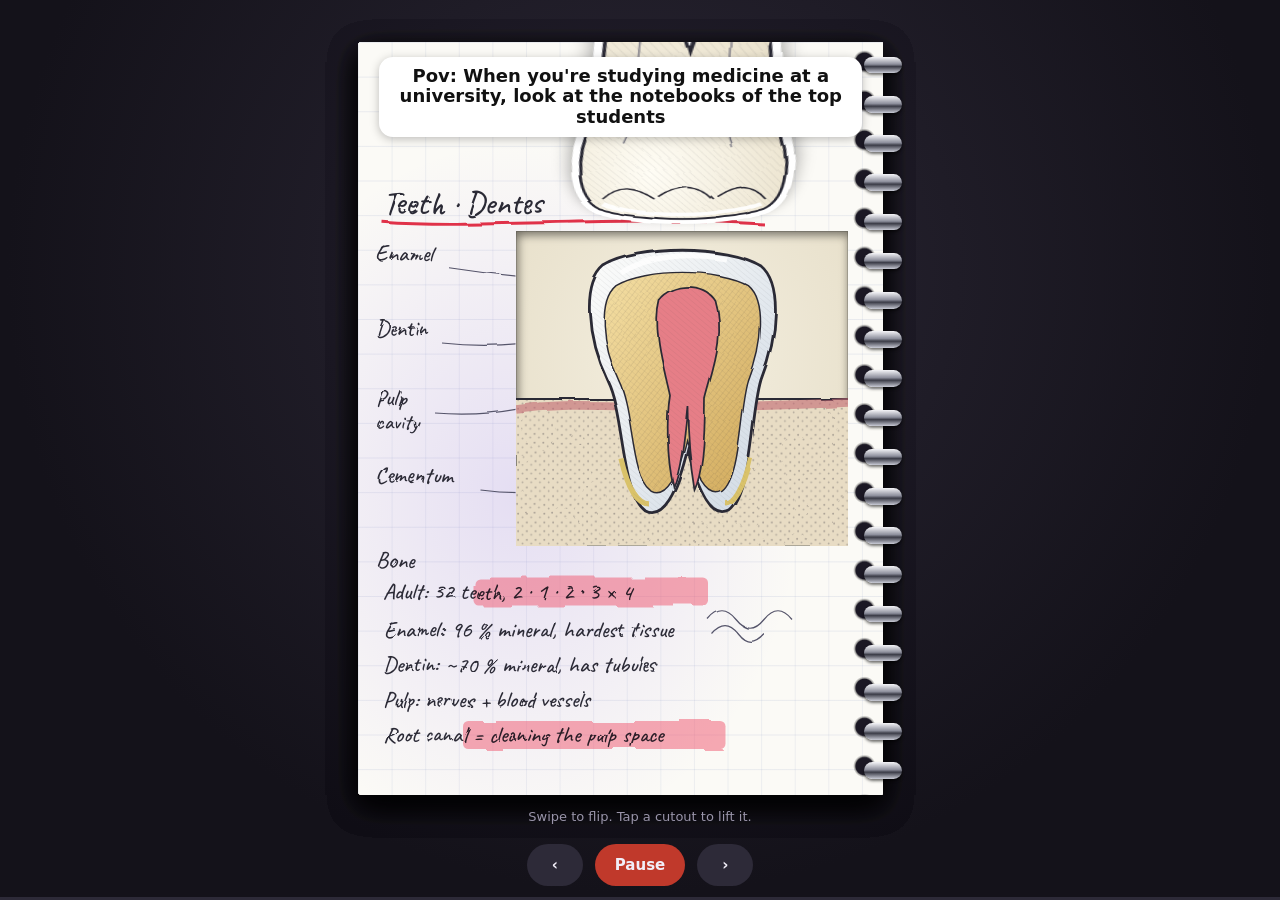
==== index.html @ fe23025d "Notebook page flip with paper cutouts" ====
<!doctype html>
<html lang="en">
<head>
<meta charset="utf-8">
<meta name="viewport" content="width=device-width,initial-scale=1,viewport-fit=cover,user-scalable=no">
<meta name="theme-color" content="#14121a">
<title>Top student notes: page flip and paper cutouts</title>
<link rel="stylesheet" href="style.css">
</head>
<body>
<svg width="0" height="0" style="position:absolute" aria-hidden="true">
  <filter id="rough" x="-5%" y="-5%" width="110%" height="110%">
    <feTurbulence type="fractalNoise" baseFrequency="0.035" numOctaves="2" seed="4" result="n"/>
    <feDisplacementMap in="SourceGraphic" in2="n" scale="2.4"/>
  </filter>
</svg>
<main class="stage" id="stage">
  <div class="book" id="book" aria-label="Medical student notebook"></div>
  <div class="caption" id="caption">Pov: When you're studying medicine at a university, look at the notebooks of the top students</div>
  <div class="hint" id="hint">Swipe to flip. Tap a cutout to lift it.</div>
  <nav class="ui">
    <button id="prev" aria-label="Previous page">&#8249;</button>
    <button id="auto" aria-label="Autoplay" class="on">Pause</button>
    <button id="next" aria-label="Next page">&#8250;</button>
  </nav>
  <div class="bar"><i id="bar"></i></div>
</main>
<script src="pages.js"></script>
<script src="app.js"></script>
</body>
</html>
---- style.css ----
@font-face{font-family:Caveat;font-weight:500;src:url(fonts/Caveat-500.ttf) format('truetype');font-display:swap}
@font-face{font-family:Caveat;font-weight:700;src:url(fonts/Caveat-700.ttf) format('truetype');font-display:swap}
.ink{font-family:Caveat,'Bradley Hand','Segoe Print',cursive;font-weight:500;fill:#2b2a36}
*{box-sizing:border-box;-webkit-tap-highlight-color:transparent}
html,body{margin:0;height:100%;background:#14121a;overflow:hidden;overscroll-behavior:none;touch-action:none;font-family:system-ui,sans-serif}
.stage{position:fixed;inset:0;display:flex;align-items:center;justify-content:center;
  background:radial-gradient(ellipse at 50% 30%,#2a2634,#14121a 70%);padding-bottom:64px}
.book{--W:min(88vw,calc((100dvh - 150px) * .70));position:relative;width:var(--W);aspect-ratio:300/430;
  perspective:1700px;perspective-origin:30% 45%;margin-right:3vw;user-select:none;-webkit-user-select:none}
.leaf{position:absolute;inset:0;transform-origin:100% 50%;transform-style:preserve-3d;will-change:transform}
.face{position:absolute;inset:0;backface-visibility:hidden;-webkit-backface-visibility:hidden;border-radius:4px 2px 2px 4px;overflow:hidden;
  background:#fbfaf6;box-shadow:0 10px 30px rgba(0,0,0,.45)}
.face.back{transform:rotateY(180deg)}
.paper{position:absolute;inset:0;
  background:
   radial-gradient(ellipse at 30% 60%,rgba(140,110,230,.20),transparent 55%),
   linear-gradient(rgba(110,130,180,.13) 1px,transparent 1px) 0 0/100% 4.6%,
   linear-gradient(90deg,rgba(110,130,180,.10) 1px,transparent 1px) 0 0/6.4% 100%,
   #fbfaf6}
.paper.dark{background:radial-gradient(ellipse at 50% 40%,#f1ecde,#e2dac6)}
.sheet{position:absolute;inset:0}
.sheet svg,.under svg,.flap svg{width:100%;height:100%;display:block;overflow:visible}
.under{position:absolute;overflow:hidden;background:radial-gradient(ellipse at 50% 40%,#f4efe0,#e6dec8);
  box-shadow:inset 0 5px 9px rgba(0,0,0,.38),inset 4px 0 8px rgba(0,0,0,.22),inset 0 0 0 1px rgba(0,0,0,.15)}
.under svg{transform:translate(calc(var(--px,0)*-3px),calc(var(--py,0)*-3px))}
.flap{position:absolute;transform-origin:50% 0;transition:transform .95s cubic-bezier(.3,.8,.25,1);
  filter:drop-shadow(0 2px 2px rgba(0,0,0,.35)) drop-shadow(0 6px 8px rgba(0,0,0,.2));cursor:pointer;
  transform:translate(calc(var(--px,0)*2px),calc(var(--py,0)*2px)) perspective(700px) rotateX(0deg)}
.flap.open{transform:translate(0,0) perspective(700px) rotateX(128deg);filter:drop-shadow(0 8px 8px rgba(0,0,0,.35))}
.holes{position:absolute;top:0;bottom:0;right:0;width:7%;
  background:radial-gradient(circle at 50% 50%,#1b1824 0 32%,rgba(0,0,0,.35) 36%,transparent 42%) 0 0/100% 5.2%}
.shade{position:absolute;inset:0;pointer-events:none;opacity:0;
  background:linear-gradient(to left,rgba(0,0,0,.45),rgba(0,0,0,0) 65%)}
.back .shade{background:linear-gradient(to right,rgba(0,0,0,.45),rgba(0,0,0,0) 65%)}
.mirror{position:absolute;inset:0;transform:scaleX(-1);opacity:.16;filter:blur(.4px)}
.spiral{position:absolute;top:2%;bottom:2%;right:-3.6%;width:7.2%;z-index:500;pointer-events:none;display:flex;flex-direction:column;justify-content:space-between}
.spiral i{display:block;height:2.3%;min-height:7px;border-radius:99px;
  background:linear-gradient(#f5f5f8,#8d8f9c 45%,#3b3c47 60%,#c9cbd6);box-shadow:0 2px 3px rgba(0,0,0,.55)}
.caption{position:fixed;z-index:700;pointer-events:none;background:#fff;color:#111;border-radius:14px;padding:9px 12px;text-align:center;font:600 clamp(12px,3.6vw,18px)/1.15 system-ui,sans-serif;box-shadow:0 2px 10px rgba(0,0,0,.25)}
.hint{position:fixed;bottom:76px;width:100%;text-align:center;color:#9a95aa;font:13px system-ui;pointer-events:none;transition:opacity .6s}
.ui{position:fixed;bottom:14px;left:0;right:0;display:flex;gap:12px;justify-content:center;z-index:800}
.ui button{background:#2d2a38;color:#f1eef8;border:0;border-radius:99px;padding:12px 20px;font:600 15px system-ui;min-width:56px}
.ui button.on{background:#c0392b}
.bar{position:fixed;left:0;right:0;bottom:0;height:3px;background:#2d2a38}
.bar i{display:block;height:100%;width:0;background:#e8334a;transition:width .3s}
@media (prefers-reduced-motion:reduce){.flap{transition-duration:.01s}}
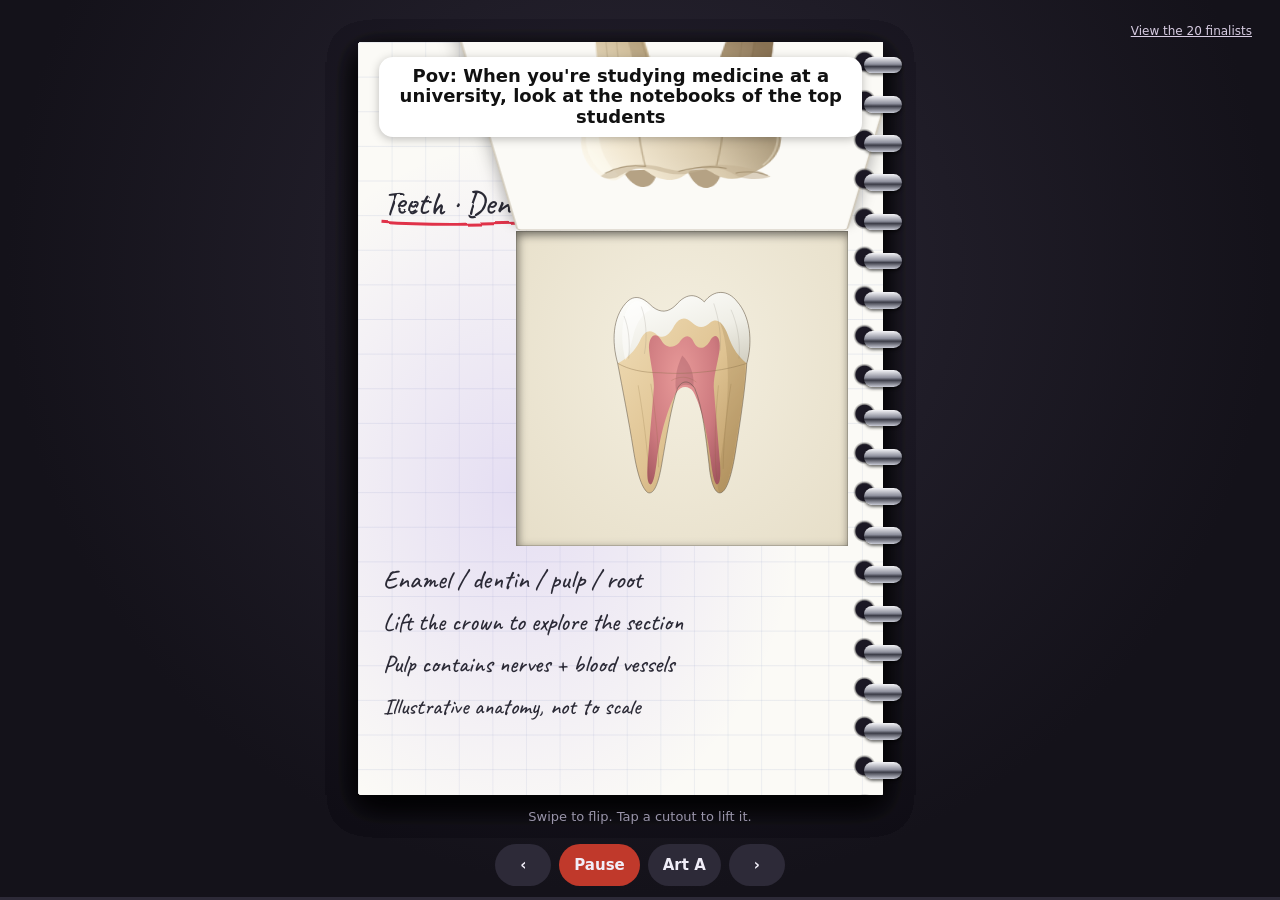
==== commit 33b9e15b: "Add visually reviewed free Qwen anatomy art, 100 to 50 to 20" ====
--- a/index.html
+++ b/index.html
@@ -2,7 +2,7 @@
 <html lang="en">
 <head>
 <meta charset="utf-8">
-<meta name="viewport" content="width=device-width,initial-scale=1,viewport-fit=cover,user-scalable=no">
+<meta name="viewport" content="width=device-width,initial-scale=1,viewport-fit=cover,user-scalable=yes">
 <meta name="theme-color" content="#14121a">
 <title>Top student notes: page flip and paper cutouts</title>
 <link rel="stylesheet" href="style.css">
@@ -18,14 +18,17 @@
   <div class="book" id="book" aria-label="Medical student notebook"></div>
   <div class="caption" id="caption">Pov: When you're studying medicine at a university, look at the notebooks of the top students</div>
   <div class="hint" id="hint">Swipe to flip. Tap a cutout to lift it.</div>
+  <a class="gallery-link" href="gallery.html">View the 20 finalists</a>
   <nav class="ui">
     <button id="prev" aria-label="Previous page">&#8249;</button>
     <button id="auto" aria-label="Autoplay" class="on">Pause</button>
+    <button id="artset" aria-label="Switch illustration set">Art A</button>
     <button id="next" aria-label="Next page">&#8250;</button>
   </nav>
   <div class="bar"><i id="bar"></i></div>
 </main>
 <script src="pages.js"></script>
+<script src="art.js"></script>
 <script src="app.js"></script>
 </body>
 </html>
--- a/style.css
+++ b/style.css
@@ -44,3 +44,6 @@
 .bar{position:fixed;left:0;right:0;bottom:0;height:3px;background:#2d2a38}
 .bar i{display:block;height:100%;width:0;background:#e8334a;transition:width .3s}
 @media (prefers-reduced-motion:reduce){.flap{transition-duration:.01s}}
+
+/* Qwen art stays inside its cutout window at phone sizes. */
+.flap{overflow:hidden}.gallery-link{position:fixed;top:max(12px,env(safe-area-inset-top));right:16px;z-index:900;color:#d7cce2;font-size:12px;text-decoration:underline;padding:12px}.ui{gap:8px}.ui button{padding:12px 15px}.caption{font-size:clamp(12px,3.4vw,18px)}
